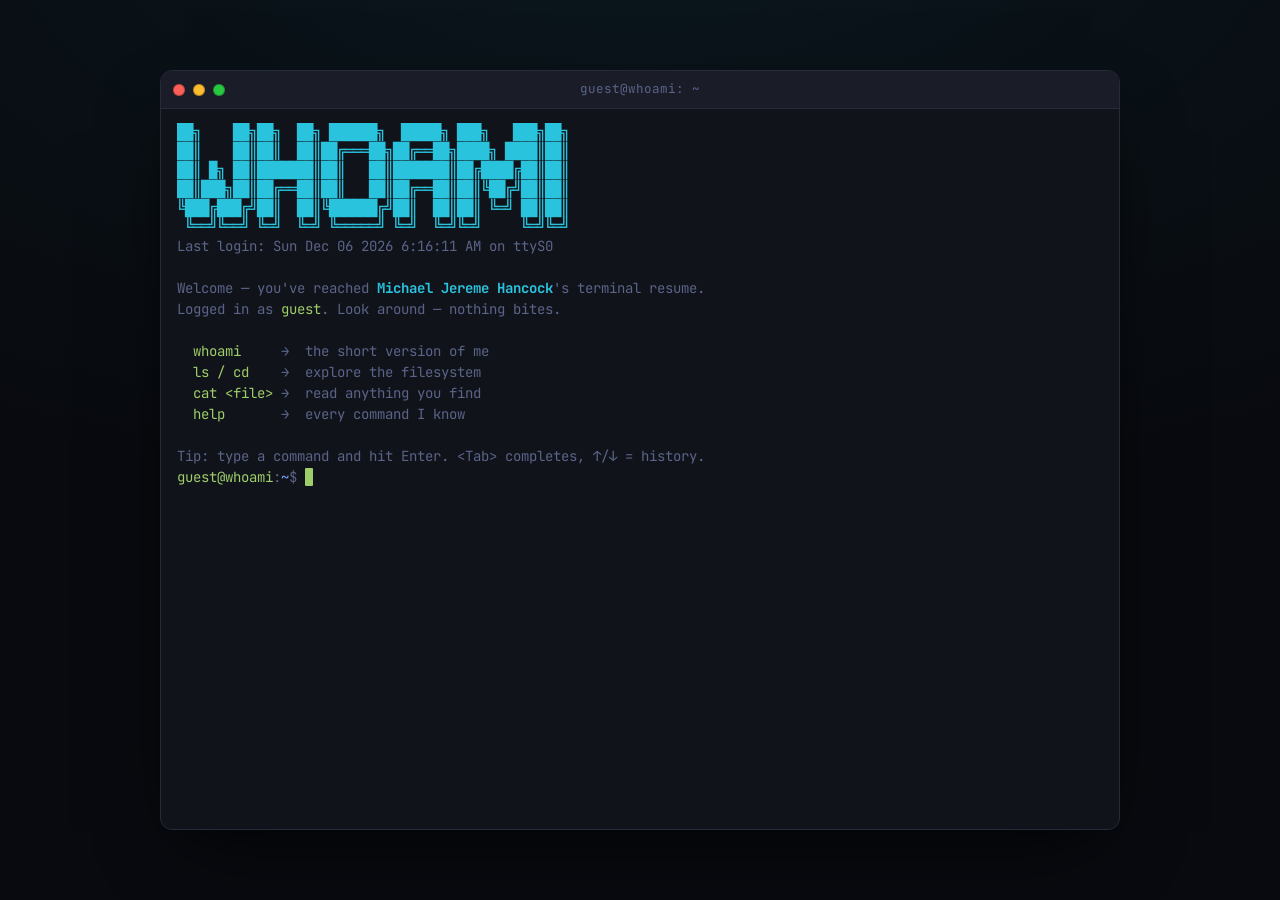
==== whoami/index.html @ b51d68bb "added whoami" ====
<!DOCTYPE html>
<html lang="en" data-theme="default">
<head>
  <meta charset="utf-8" />
  <meta name="viewport" content="width=device-width, initial-scale=1, viewport-fit=cover" />
  <title>whoami — Jereme Hancock</title>
  <meta name="description" content="An interactive terminal résumé. Type whoami, ls, cd, cat, and man to explore." />
  <meta name="color-scheme" content="dark light" />

  <!-- terminal-prompt favicon -->
  <link rel="icon" href="data:image/svg+xml,%3Csvg xmlns='http://www.w3.org/2000/svg' viewBox='0 0 16 16'%3E%3Crect width='16' height='16' rx='3' fill='%2311131a'/%3E%3Cpath d='M3 5l3 3-3 3' fill='none' stroke='%239ece6a' stroke-width='1.6' stroke-linecap='round' stroke-linejoin='round'/%3E%3Cpath d='M8.5 11h3.5' stroke='%239ece6a' stroke-width='1.6' stroke-linecap='round'/%3E%3C/svg%3E" />

  <!-- monospace web font, with a graceful system fallback -->
  <link rel="preconnect" href="https://fonts.googleapis.com" />
  <link rel="preconnect" href="https://fonts.gstatic.com" crossorigin />
  <link href="https://fonts.googleapis.com/css2?family=JetBrains+Mono:wght@400;700&display=swap" rel="stylesheet" />

  <link rel="stylesheet" href="assets/css/style.css" />
</head>
<body>
  <main class="terminal" id="terminal" aria-label="Interactive terminal">
    <div class="titlebar" id="titlebar">
      <div class="dots" aria-hidden="true">
        <span class="dot red"></span><span class="dot yellow"></span><span class="dot green"></span>
      </div>
      <div class="title" id="title-text">guest@whoami: ~</div>
      <div class="titlebar-spacer"></div>
    </div>

    <div class="screen" id="screen">
      <div class="output" id="output" role="log" aria-live="polite"></div>
      <div class="input-line" id="input-line"><span class="prompt" id="prompt"></span><span class="cmd"><span id="typed"></span><span class="cursor" id="cursor">&nbsp;</span><span id="rest"></span></span></div>
    </div>

    <!-- touch-only quick-command bar (hidden on desktop); populated by JS -->
    <div class="quickbar" id="quickbar" role="toolbar" aria-label="Quick commands"></div>
  </main>

  <!-- the real, invisible input: captures keys, paste, and the mobile keyboard.
       The data-*ignore attrs + tabindex tell password managers (Bitwarden,
       1Password, LastPass, Dashlane, Proton Pass) to leave this field alone —
       it's not a login field, just a keystroke sink. -->
  <input id="hidden-input" class="hidden-input" type="text" tabindex="-1"
         autocomplete="off" autocapitalize="off" autocorrect="off" spellcheck="false"
         aria-label="Terminal command input"
         data-1p-ignore data-lpignore="true" data-bwignore="true"
         data-form-type="other" data-protonpass-ignore="true" />

  <noscript>
    <p style="font-family:monospace;color:#c8d3f5;background:#11131a;padding:1rem">
      This terminal needs JavaScript enabled. (It's all client-side — no tracking, no servers.)
    </p>
  </noscript>

  <script src="assets/js/util.js"></script>
  <script src="assets/js/filesystem.js"></script>
  <script src="assets/js/commands.js"></script>
  <script src="assets/js/terminal.js"></script>
  <script src="assets/js/main.js"></script>
</body>
</html>
---- whoami/assets/css/style.css ----
/* =========================================================================
 * style.css — terminal window chrome, the screen, and the themes.
 * ========================================================================= */

/* ----- palette (default: a calm dark theme) -------------------------- */
:root,
:root[data-theme="default"] {
  --bg:        #11131a;
  --bg-deep:   #080a0f;
  --fg:        #c8d3f5;
  --green:     #9ece6a;
  --blue:      #7aa2f7;
  --cyan:      #7dcfff;
  --yellow:    #e0af68;
  --red:       #f7768e;
  --magenta:   #bb9af7;
  --orange:    #ff9e64;
  --gray:      #5a6488;
  --white:     #c0caf5;
  --accent:    #2ac3de;
  --link:      #7dcfff;
  --titlebar:  #1a1d27;
  --border:    #262a39;
  --selection: #2d4f67;
  --cursor-bg: var(--green);
  --cursor-fg: var(--bg);
  --glow:      none;
  --scan:      0;
}

:root[data-theme="matrix"] {
  --bg:        #020a02;
  --bg-deep:   #000300;
  --fg:        #2ee66b;
  --green:     #5cff8a;
  --blue:      #36d27a;
  --cyan:      #7dffb0;
  --yellow:    #b6ff7a;
  --red:       #ff5f5f;
  --magenta:   #69ffa1;
  --orange:    #9dff5c;
  --gray:      #1f7a42;
  --white:     #d6ffe2;
  --accent:    #39ff14;
  --link:      #7dffb0;
  --titlebar:  #04140a;
  --border:    #0c351c;
  --selection: #0c5a2c;
  --cursor-bg: #39ff14;
  --cursor-fg: #001a08;
  --glow:      0 0 4px currentColor;
  --scan:      0.06;
}

:root[data-theme="amber"] {
  --bg:        #1a1000;
  --bg-deep:   #0c0800;
  --fg:        #ffb000;
  --green:     #ffc640;
  --blue:      #ff9d2f;
  --cyan:      #ffd277;
  --yellow:    #ffd277;
  --red:       #ff6a3d;
  --magenta:   #ffae42;
  --orange:    #ff8c1a;
  --gray:      #99631a;
  --white:     #ffe1a8;
  --accent:    #ffcf4d;
  --link:      #ffd277;
  --titlebar:  #241600;
  --border:    #4a2f08;
  --selection: #5a3a00;
  --cursor-bg: #ffb000;
  --cursor-fg: #1a1000;
  --glow:      0 0 4px currentColor;
  --scan:      0.07;
}

:root[data-theme="dracula"] {
  --bg:        #282a36;
  --bg-deep:   #191a21;
  --fg:        #f8f8f2;
  --green:     #50fa7b;
  --blue:      #bd93f9;
  --cyan:      #8be9fd;
  --yellow:    #f1fa8c;
  --red:       #ff5555;
  --magenta:   #ff79c6;
  --orange:    #ffb86c;
  --gray:      #6272a4;
  --white:     #f8f8f2;
  --accent:    #bd93f9;
  --link:      #8be9fd;
  --titlebar:  #21222c;
  --border:    #383a4a;
  --selection: #44475a;
  --cursor-bg: #f8f8f2;
  --cursor-fg: #282a36;
  --glow:      none;
  --scan:      0;
}

:root[data-theme="light"] {
  --bg:        #fdf6e3;
  --bg-deep:   #d8d2c0;
  --fg:        #586e75;
  --green:     #859900;
  --blue:      #268bd2;
  --cyan:      #2aa198;
  --yellow:    #b58900;
  --red:       #dc322f;
  --magenta:   #d33682;
  --orange:    #cb4b16;
  --gray:      #93a1a1;
  --white:     #073642;
  --accent:    #268bd2;
  --link:      #268bd2;
  --titlebar:  #eee8d5;
  --border:    #cfc9b6;
  --selection: #e3dcc4;
  --cursor-bg: #586e75;
  --cursor-fg: #fdf6e3;
  --glow:      none;
  --scan:      0;
}

/* ----- reset-ish ----------------------------------------------------- */
* { box-sizing: border-box; }
html, body { height: 100%; max-width: 100%; overflow-x: hidden; }

body {
  margin: 0;
  display: flex;
  align-items: center;
  justify-content: center;
  padding: clamp(0px, 2.4vmin, 28px);
  background:
    radial-gradient(1200px 600px at 50% -10%, color-mix(in srgb, var(--accent) 7%, var(--bg-deep)), var(--bg-deep));
  color: var(--fg);
  font-family: "JetBrains Mono", ui-monospace, "Cascadia Code", "Fira Code",
               "SF Mono", Menlo, Consolas, "Liberation Mono", monospace;
  font-size: 14px;
  line-height: 1.5;
  -webkit-font-smoothing: antialiased;
}

/* ----- the window ---------------------------------------------------- */
.terminal {
  position: relative;
  display: flex;
  flex-direction: column;
  touch-action: manipulation; /* kill the 300ms tap delay on mobile */
  width: min(960px, 100%);
  height: min(86vh, 760px);
  background: var(--bg);
  border: 1px solid var(--border);
  border-radius: 12px;
  box-shadow:
    0 1px 0 color-mix(in srgb, var(--fg) 8%, transparent) inset,
    0 30px 80px -30px rgba(0, 0, 0, 0.85),
    0 8px 30px -20px rgba(0, 0, 0, 0.7);
  overflow: hidden;
}

/* scanline overlay for the CRT-ish themes */
.terminal::after {
  content: "";
  position: absolute;
  inset: 0;
  pointer-events: none;
  z-index: 3;
  background: repeating-linear-gradient(
    to bottom,
    rgba(0, 0, 0, var(--scan)) 0px,
    rgba(0, 0, 0, var(--scan)) 1px,
    transparent 1px,
    transparent 3px
  );
  opacity: 1;
}

/* ----- title bar ----------------------------------------------------- */
.titlebar {
  flex: 0 0 auto;
  display: flex;
  align-items: center;
  gap: 10px;
  height: 38px;
  padding: 0 12px;
  background: var(--titlebar);
  border-bottom: 1px solid var(--border);
  user-select: none;
}
.dots { display: flex; gap: 8px; }
.dot {
  width: 12px; height: 12px;
  border-radius: 50%;
  display: inline-block;
  box-shadow: 0 0 0 1px rgba(0, 0, 0, 0.25) inset;
}
.dot.red    { background: #ff5f57; }
.dot.yellow { background: #febc2e; }
.dot.green  { background: #28c840; }
.title {
  flex: 1 1 auto;
  text-align: center;
  font-size: 12.5px;
  color: var(--gray);
  white-space: nowrap;
  overflow: hidden;
  text-overflow: ellipsis;
}
.titlebar-spacer { width: 52px; flex: 0 0 auto; } /* balances the dots */

/* ----- the screen ---------------------------------------------------- */
.screen {
  position: relative;
  z-index: 2;
  flex: 1 1 auto;
  min-width: 0;
  overflow-y: auto;
  overflow-x: hidden;
  padding: 14px 16px 18px;
  cursor: text;
  scroll-behavior: smooth;
}
.screen, .screen * { text-shadow: var(--glow); }

.output .block,
.input-line {
  white-space: pre-wrap;
  overflow-wrap: anywhere;
  word-break: break-word;
}
.block { margin: 0; max-width: 100%; }
.block:empty { height: 1.5em; }       /* a printed blank line keeps its height */
.cmd-echo { margin-top: 2px; }

/* ASCII art (banner, neofetch, tree, cowsay): never wrap. Instead shrink the
   font so it fits narrow screens, and scroll horizontally only as a last
   resort for anything wider than the screen even when shrunk. */
.output .block.art {
  white-space: pre;
  overflow-wrap: normal;
  word-break: normal;
  overflow-x: auto;
  overflow-y: hidden;
  font-size: min(1em, 2.9vw);
  line-height: 1.35;
  -webkit-overflow-scrolling: touch;
}
.output .block.art::-webkit-scrollbar { height: 6px; }
.output .block.art::-webkit-scrollbar-thumb { background: var(--border); border-radius: 6px; }

/* ----- the live input line ------------------------------------------ */
.input-line { display: block; }
.prompt { white-space: pre; }
.cmd { white-space: pre-wrap; }

.cursor {
  background: var(--cursor-bg);
  color: var(--cursor-fg);
  border-radius: 1px;
}
.terminal.focused .cursor { animation: blink 1.05s steps(1, end) infinite; }
.terminal:not(.focused) .cursor {
  background: transparent;
  color: inherit;
  box-shadow: inset 0 0 0 1.5px var(--cursor-bg);
}
@keyframes blink {
  0%, 50%   { background: var(--cursor-bg); color: var(--cursor-fg); }
  50.01%, 100% { background: transparent; color: inherit; }
}

/* the actual input element lives off-screen */
.hidden-input {
  position: fixed;
  top: 0; left: 0;
  width: 1px; height: 1px;
  padding: 0; border: 0;
  opacity: 0;
  outline: none;
  background: transparent;
  color: transparent;
  z-index: -1;
  /* 16px stops iOS Safari from zooming the page when the keyboard opens */
  font-size: 16px;
}

/* ----- colours ------------------------------------------------------- */
.clr-green   { color: var(--green); }
.clr-blue    { color: var(--blue); }
.clr-cyan    { color: var(--cyan); }
.clr-yellow  { color: var(--yellow); }
.clr-red     { color: var(--red); }
.clr-magenta { color: var(--magenta); }
.clr-orange  { color: var(--orange); }
.clr-white   { color: var(--white); }
.clr-accent  { color: var(--accent); }
.clr-gray, .dim { color: var(--gray); }
.bold { font-weight: 700; }

a {
  color: var(--link);
  text-decoration-line: underline;
  text-decoration-style: dotted;
  text-underline-offset: 2px;
}
a:hover { text-decoration-style: solid; }

/* ----- selection + scrollbar ---------------------------------------- */
::selection { background: var(--selection); color: var(--fg); }
.screen::-webkit-scrollbar { width: 10px; }
.screen::-webkit-scrollbar-thumb {
  background: var(--border);
  border-radius: 10px;
  border: 2px solid var(--bg);
}
.screen::-webkit-scrollbar-track { background: transparent; }
.screen { scrollbar-width: thin; scrollbar-color: var(--border) transparent; }

/* ----- quick-command bar (touch only) ------------------------------- */
/* Hidden by default so the desktop experience stays a pure terminal. */
.quickbar { display: none; }
@media (hover: none) and (pointer: coarse) { .quickbar { display: flex; } }
@media (max-width: 680px) { .quickbar { display: flex; } }

.quickbar {
  position: relative;
  z-index: 4;
  flex: 0 0 auto;
  align-items: center;
  gap: 6px;
  padding: 7px 10px;
  padding-bottom: max(7px, env(safe-area-inset-bottom));
  background: var(--titlebar);
  border-top: 1px solid var(--border);
  overflow-x: auto;
  overflow-y: hidden;
  white-space: nowrap;
  scrollbar-width: none;
  -webkit-overflow-scrolling: touch;
}
.quickbar::-webkit-scrollbar { display: none; }

.qchip {
  flex: 0 0 auto;
  font-family: inherit;
  font-size: 12.5px;
  line-height: 1;
  color: var(--fg);
  background: color-mix(in srgb, var(--fg) 7%, transparent);
  border: 1px solid var(--border);
  border-radius: 7px;
  padding: 8px 11px;
  cursor: pointer;
  user-select: none;
  -webkit-tap-highlight-color: transparent;
  transition: background 0.1s ease, border-color 0.1s ease;
}
.qchip:active {
  background: color-mix(in srgb, var(--accent) 30%, transparent);
  border-color: var(--accent);
  color: var(--white);
}
.qkey {
  color: var(--accent);
  border-color: color-mix(in srgb, var(--accent) 45%, var(--border));
  font-weight: 700;
  min-width: 36px;
  text-align: center;
}
.qsep { flex: 0 0 auto; width: 1px; height: 18px; background: var(--border); margin: 0 3px; }

/* ----- small screens: go full-bleed --------------------------------- */
@media (max-width: 680px) {
  body {
    padding: 0;
    font-size: 13px;
    align-items: stretch;     /* pin the terminal to the top, not centered */
    justify-content: flex-start;
  }
  .terminal {
    width: 100%;
    height: 100vh;
    height: 100dvh;
    height: var(--vvh, 100dvh); /* track the visible viewport (keyboard-aware) */
    border: 0;
    border-radius: 0;
  }
  .screen { padding: 11px 12px 14px; }
  .titlebar { height: 34px; }
}

@media (prefers-reduced-motion: reduce) {
  .terminal.focused .cursor { animation: none; }
  .screen { scroll-behavior: auto; }
}
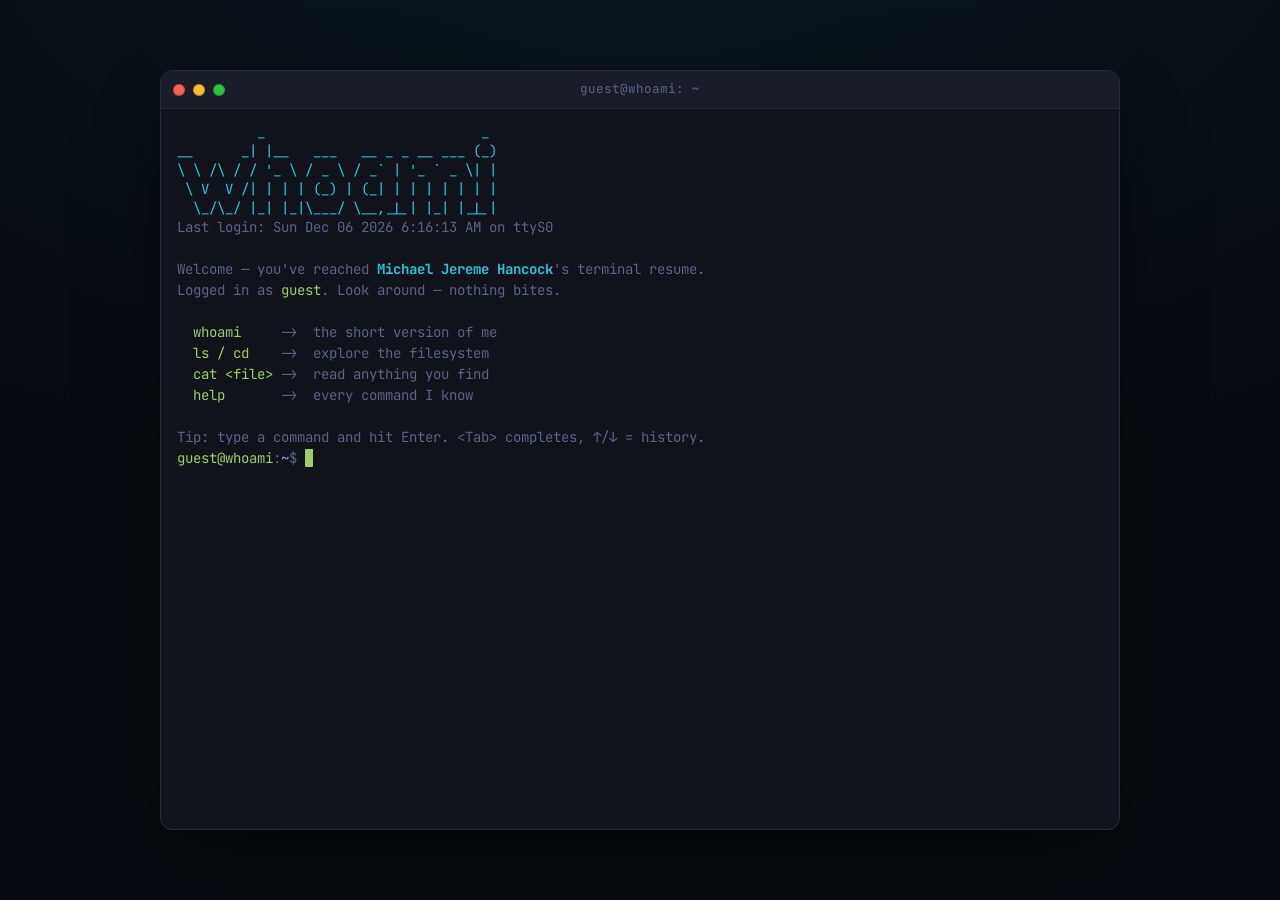
==== commit bb962a3c: "updated whoami" ====
--- a/whoami/index.html
+++ b/whoami/index.html
@@ -2,6 +2,23 @@
 <html lang="en" data-theme="default">
 <head>
   <meta charset="utf-8" />
+  <!-- Resolve relative asset/content paths correctly no matter how the page is
+       reached: /dir/, /dir (no trailing slash), or /dir/index.html. This makes
+       the site work when deployed in a subdirectory. Must run before the CSS/JS
+       and the content.json fetch below. -->
+  <script>
+    (function () {
+      var url = location.href.split('#')[0].split('?')[0];
+      if (url.charAt(url.length - 1) !== '/') {
+        var seg = url.slice(url.lastIndexOf('/') + 1);
+        // a dot in the last segment means it's a file (index.html) -> use its dir
+        url = seg.indexOf('.') === -1 ? url + '/' : url.slice(0, url.lastIndexOf('/') + 1);
+      }
+      var base = document.createElement('base');
+      base.href = url;
+      document.head.appendChild(base);
+    })();
+  </script>
   <meta name="viewport" content="width=device-width, initial-scale=1, viewport-fit=cover" />
   <title>whoami — Jereme Hancock</title>
   <meta name="description" content="An interactive terminal résumé. Type whoami, ls, cd, cat, and man to explore." />
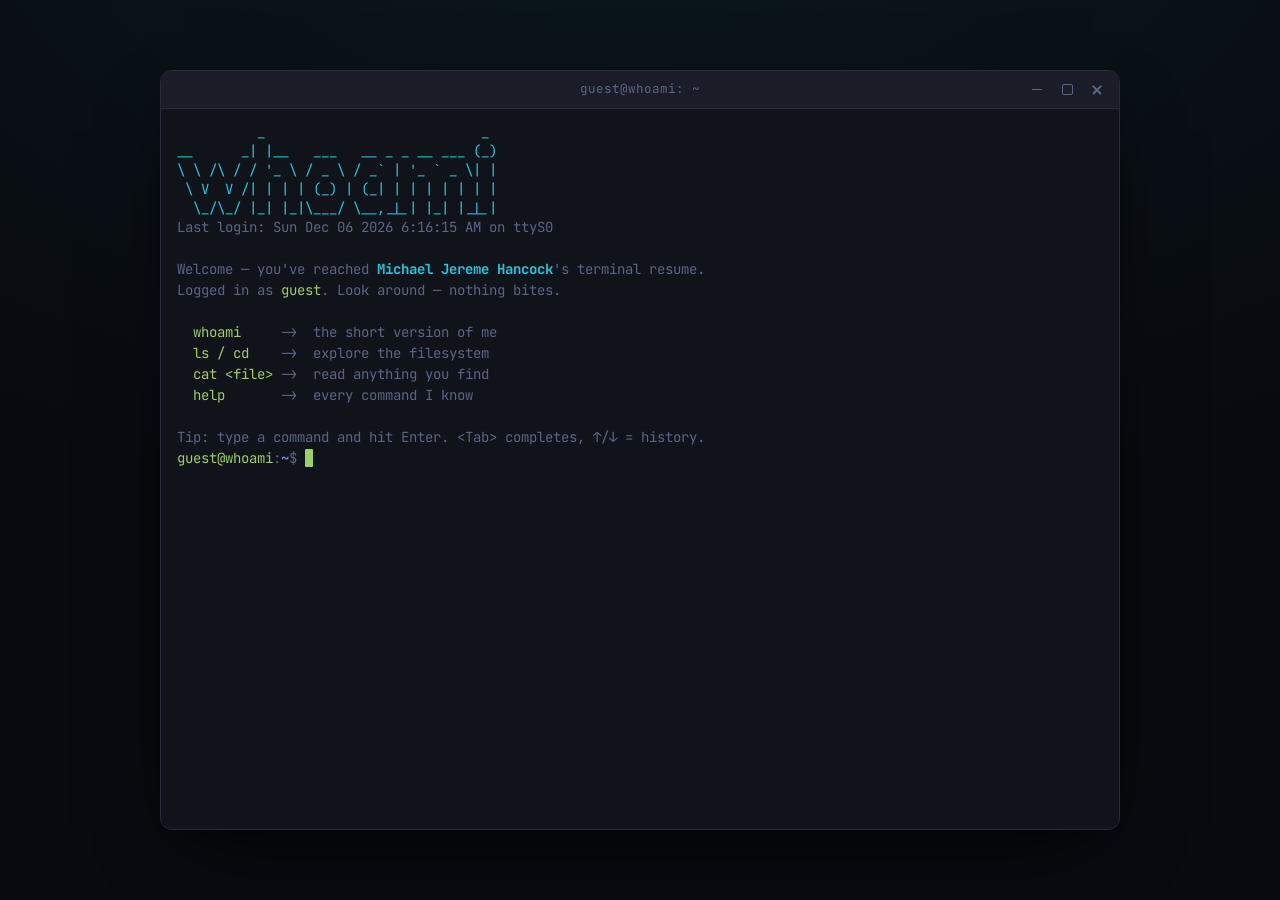
==== commit 4b80c5e5: "updated whoami" ====
--- a/whoami/index.html
+++ b/whoami/index.html
@@ -37,11 +37,11 @@
 <body>
   <main class="terminal" id="terminal" aria-label="Interactive terminal">
     <div class="titlebar" id="titlebar">
-      <div class="dots" aria-hidden="true">
-        <span class="dot red"></span><span class="dot yellow"></span><span class="dot green"></span>
+      <span class="tb-spacer" aria-hidden="true"></span>
+      <div class="title" id="title-text">guest@whoami: ~</div>
+      <div class="winbtns" aria-hidden="true">
+        <span class="winbtn min"></span><span class="winbtn max"></span><span class="winbtn close"></span>
       </div>
-      <div class="title" id="title-text">guest@whoami: ~</div>
-      <div class="titlebar-spacer"></div>
     </div>
 
     <div class="screen" id="screen">
--- a/whoami/assets/css/style.css
+++ b/whoami/assets/css/style.css
@@ -184,25 +184,18 @@
   flex: 0 0 auto;
   display: flex;
   align-items: center;
-  gap: 10px;
+  gap: 8px;
   height: 38px;
-  padding: 0 12px;
+  padding: 0 8px;
   background: var(--titlebar);
   border-bottom: 1px solid var(--border);
   user-select: none;
 }
-.dots { display: flex; gap: 8px; }
-.dot {
-  width: 12px; height: 12px;
-  border-radius: 50%;
-  display: inline-block;
-  box-shadow: 0 0 0 1px rgba(0, 0, 0, 0.25) inset;
-}
-.dot.red    { background: #ff5f57; }
-.dot.yellow { background: #febc2e; }
-.dot.green  { background: #28c840; }
+/* empty spacer balances the window buttons so the title stays centered */
+.tb-spacer { flex: 1 1 0; }
 .title {
-  flex: 1 1 auto;
+  flex: 0 1 auto;
+  min-width: 0;
   text-align: center;
   font-size: 12.5px;
   color: var(--gray);
@@ -210,7 +203,33 @@
   overflow: hidden;
   text-overflow: ellipsis;
 }
-.titlebar-spacer { width: 52px; flex: 0 0 auto; } /* balances the dots */
+
+/* Linux/GNOME-style window controls on the right (decorative) */
+.winbtns { display: flex; align-items: center; justify-content: flex-end; gap: 2px; flex: 1 1 0; }
+.winbtn {
+  position: relative;
+  width: 28px; height: 22px;
+  display: inline-flex; align-items: center; justify-content: center;
+  border-radius: 6px;
+  color: var(--gray);
+  cursor: default;
+}
+.winbtn:hover { background: color-mix(in srgb, var(--fg) 14%, transparent); color: var(--fg); }
+.winbtn.close:hover { background: #e04a3f; color: #fff; }
+/* icons drawn in CSS so they don't depend on any font */
+.winbtn.min::before {
+  content: ""; width: 10px; height: 1.5px; border-radius: 1px; background: currentColor;
+}
+.winbtn.max::before {
+  content: ""; width: 9px; height: 9px; border: 1.5px solid currentColor; border-radius: 2px;
+}
+.winbtn.close::before,
+.winbtn.close::after {
+  content: ""; position: absolute; width: 12px; height: 1.5px;
+  border-radius: 1px; background: currentColor;
+}
+.winbtn.close::before { transform: rotate(45deg); }
+.winbtn.close::after  { transform: rotate(-45deg); }
 
 /* ----- the screen ---------------------------------------------------- */
 .screen {
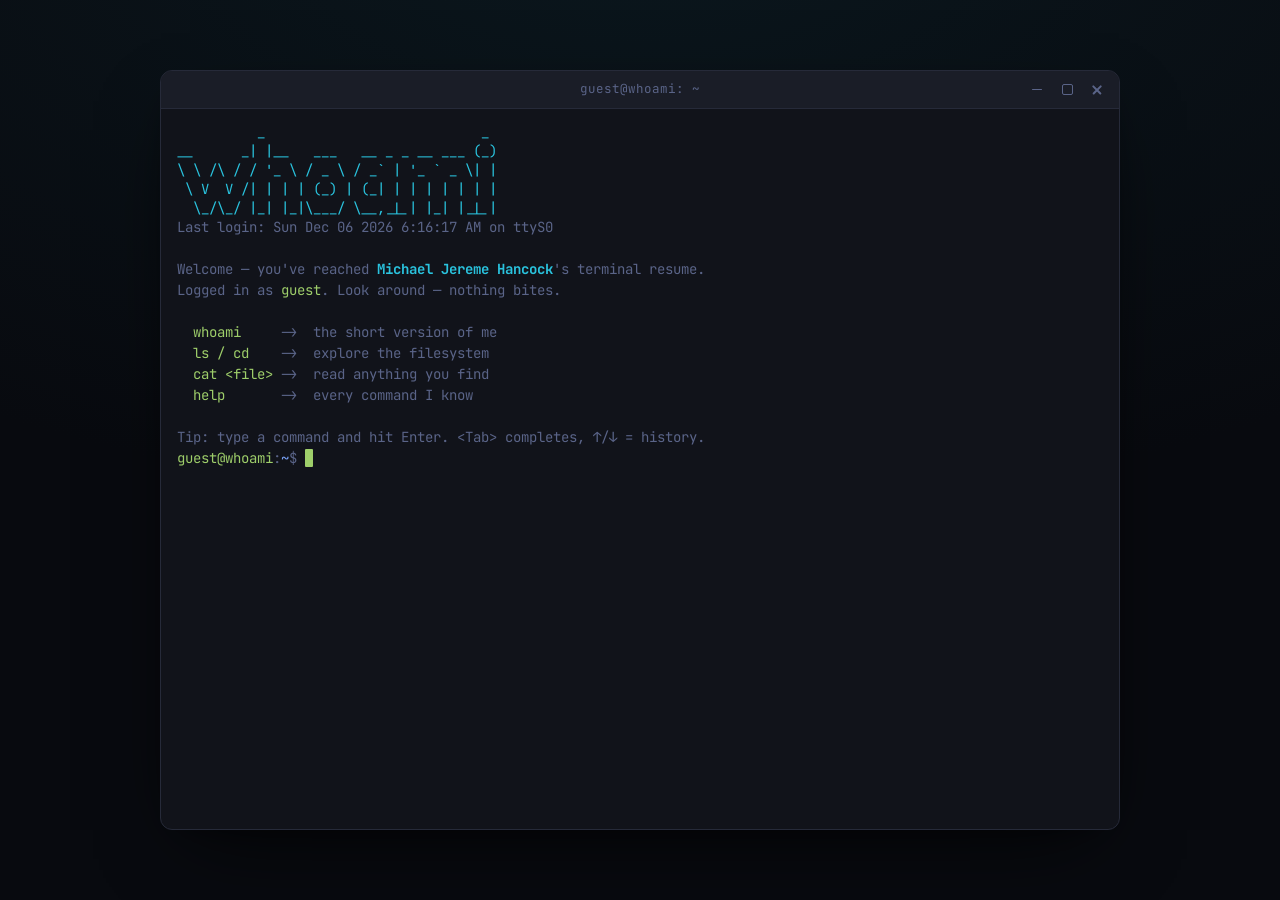
==== commit c0ae1fd5: "updated whoami" ====
--- a/whoami/index.html
+++ b/whoami/index.html
@@ -39,8 +39,8 @@
     <div class="titlebar" id="titlebar">
       <span class="tb-spacer" aria-hidden="true"></span>
       <div class="title" id="title-text">guest@whoami: ~</div>
-      <div class="winbtns" aria-hidden="true">
-        <span class="winbtn min"></span><span class="winbtn max"></span><span class="winbtn close"></span>
+      <div class="winbtns">
+        <span class="winbtn min" role="button" aria-label="Minimize"></span><span class="winbtn max" role="button" aria-label="Maximize"></span><span class="winbtn close" role="button" aria-label="Close"></span>
       </div>
     </div>
 
@@ -51,7 +51,15 @@
 
     <!-- touch-only quick-command bar (hidden on desktop); populated by JS -->
     <div class="quickbar" id="quickbar" role="toolbar" aria-label="Quick commands"></div>
+
+    <!-- drag-to-resize handles (desktop only) -->
+    <div class="resize-handles" aria-hidden="true">
+      <span class="rh n" data-dir="n"></span><span class="rh s" data-dir="s"></span><span class="rh e" data-dir="e"></span><span class="rh w" data-dir="w"></span><span class="rh ne" data-dir="ne"></span><span class="rh nw" data-dir="nw"></span><span class="rh se" data-dir="se"></span><span class="rh sw" data-dir="sw"></span>
+    </div>
   </main>
+
+  <!-- shown after the window is "closed" (desktop only) -->
+  <button id="restart-terminal" class="restart-btn" hidden>&gt; restart terminal</button>
 
   <!-- the real, invisible input: captures keys, paste, and the mobile keyboard.
        The data-*ignore attrs + tabindex tell password managers (Bitwarden,
@@ -73,6 +81,7 @@
   <script src="assets/js/filesystem.js"></script>
   <script src="assets/js/commands.js"></script>
   <script src="assets/js/terminal.js"></script>
+  <script src="assets/js/window.js"></script>
   <script src="assets/js/main.js"></script>
 </body>
 </html>
--- a/whoami/assets/css/style.css
+++ b/whoami/assets/css/style.css
@@ -146,11 +146,14 @@
 
 /* ----- the window ---------------------------------------------------- */
 .terminal {
-  position: relative;
+  position: fixed;                       /* a real, movable window (desktop) */
+  left: 50%;
+  top: 50%;
+  transform: translate(-50%, -50%);      /* centered until you grab it */
   display: flex;
   flex-direction: column;
   touch-action: manipulation; /* kill the 300ms tap delay on mobile */
-  width: min(960px, 100%);
+  width: min(960px, 92vw);
   height: min(86vh, 760px);
   background: var(--bg);
   border: 1px solid var(--border);
@@ -161,6 +164,17 @@
     0 8px 30px -20px rgba(0, 0, 0, 0.7);
   overflow: hidden;
 }
+
+/* window states (desktop) */
+.terminal.is-maximized { border-radius: 0; }
+.terminal.is-minimized { cursor: pointer; }
+.terminal.is-minimized .screen,
+.terminal.is-minimized .quickbar,
+.terminal.is-minimized .resize-handles,
+.terminal.is-maximized .resize-handles { display: none; }
+.terminal.is-minimized .titlebar { cursor: pointer; }
+.terminal.is-closed { display: none; }
+.terminal.is-dragging, .terminal.is-resizing { user-select: none; }
 
 /* scanline overlay for the CRT-ish themes */
 .terminal::after {
@@ -212,7 +226,7 @@
   display: inline-flex; align-items: center; justify-content: center;
   border-radius: 6px;
   color: var(--gray);
-  cursor: default;
+  cursor: pointer;
 }
 .winbtn:hover { background: color-mix(in srgb, var(--fg) 14%, transparent); color: var(--fg); }
 .winbtn.close:hover { background: #e04a3f; color: #fff; }
@@ -230,6 +244,41 @@
 }
 .winbtn.close::before { transform: rotate(45deg); }
 .winbtn.close::after  { transform: rotate(-45deg); }
+
+/* ----- drag-to-resize handles (desktop) ----------------------------- */
+.resize-handles { position: absolute; inset: 0; z-index: 5; pointer-events: none; }
+.rh { position: absolute; pointer-events: auto; }
+.rh.n  { top: 0;    left: 10px; right: 10px; height: 6px; cursor: ns-resize; }
+.rh.s  { bottom: 0; left: 10px; right: 10px; height: 6px; cursor: ns-resize; }
+.rh.e  { right: 0;  top: 10px;  bottom: 10px; width: 6px; cursor: ew-resize; }
+.rh.w  { left: 0;   top: 10px;  bottom: 10px; width: 6px; cursor: ew-resize; }
+.rh.ne { top: 0;    right: 0; width: 13px; height: 13px; cursor: nesw-resize; }
+.rh.sw { bottom: 0; left: 0;  width: 13px; height: 13px; cursor: nesw-resize; }
+.rh.nw { top: 0;    left: 0;  width: 13px; height: 13px; cursor: nwse-resize; }
+.rh.se { bottom: 0; right: 0; width: 13px; height: 13px; cursor: nwse-resize; }
+
+/* ----- "restart terminal" button (shown after close) ---------------- */
+.restart-btn {
+  position: fixed;
+  left: 50%; top: 50%;
+  transform: translate(-50%, -50%);
+  z-index: 10;
+  font-family: inherit;
+  font-size: 14px;
+  color: var(--green);
+  background: var(--bg);
+  border: 1px solid var(--border);
+  border-radius: 8px;
+  padding: 12px 20px;
+  cursor: pointer;
+  box-shadow: 0 14px 50px -14px rgba(0, 0, 0, 0.7);
+  text-shadow: var(--glow);
+}
+.restart-btn:hover {
+  border-color: var(--green);
+  background: color-mix(in srgb, var(--green) 14%, var(--bg));
+}
+.restart-btn[hidden] { display: none; }
 
 /* ----- the screen ---------------------------------------------------- */
 .screen {
@@ -401,6 +450,10 @@
     justify-content: flex-start;
   }
   .terminal {
+    position: relative;        /* in-flow full-bleed, not a floating window */
+    left: auto;
+    top: auto;
+    transform: none;
     width: 100%;
     height: 100vh;
     height: 100dvh;
@@ -410,6 +463,9 @@
   }
   .screen { padding: 11px 12px 14px; }
   .titlebar { height: 34px; }
+  /* no window chrome on mobile: hide buttons, resize handles, spacer */
+  .winbtns, .resize-handles, .tb-spacer { display: none; }
+  .title { flex: 1 1 auto; text-align: center; }
 }
 
 @media (prefers-reduced-motion: reduce) {
